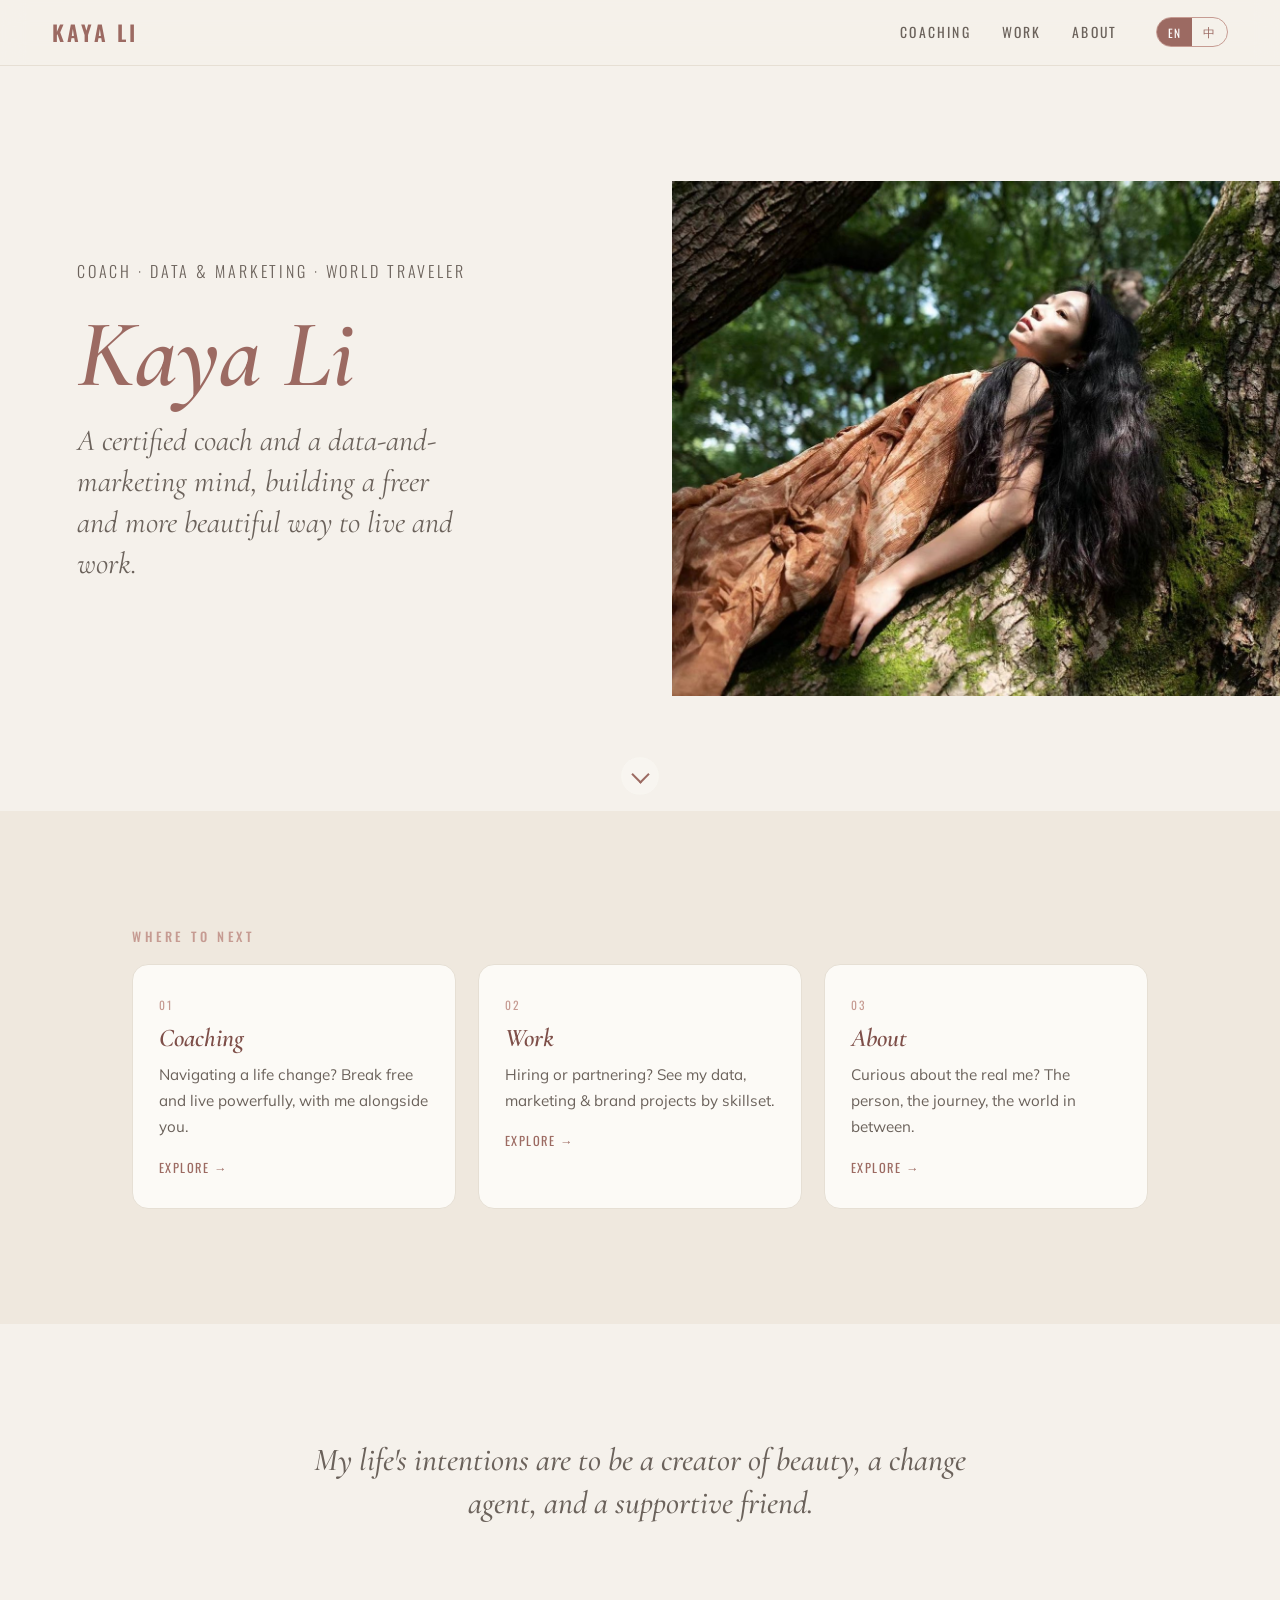
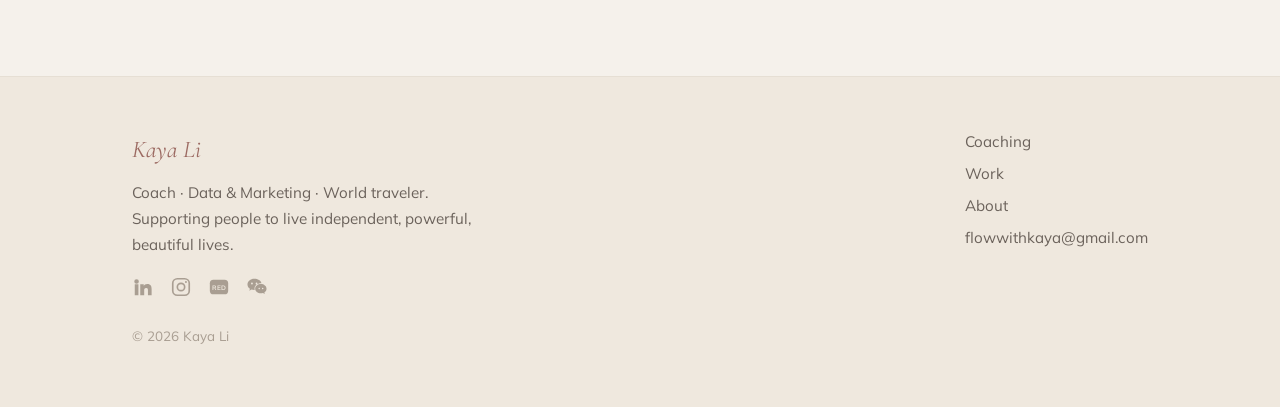
==== index.html @ 92589dbe "Add files via upload" ====
<!DOCTYPE html>
<html lang="en" class="lang-en">
<head>
<meta charset="UTF-8" />
<meta name="viewport" content="width=device-width, initial-scale=1.0" />
<title>Kaya Li · Coach, Data &amp; Marketing, Traveler</title>
<meta name="description" content="Kaya Li, certified life coach and a data-and-marketing mind. Coaching, analytics, and brand work in service of a freer, more beautiful life." />
<link rel="icon" href="data:image/svg+xml,%3Csvg xmlns='http://www.w3.org/2000/svg' viewBox='0 0 64 64'%3E%3Crect width='64' height='64' rx='14' fill='%239C6A62'/%3E%3Ctext x='50%25' y='54%25' font-family='Georgia,serif' font-size='38' fill='%23FBF8F3' text-anchor='middle' dominant-baseline='middle'%3EK%3C/text%3E%3C/svg%3E" />
<link rel="preconnect" href="https://fonts.googleapis.com" />
<link rel="preconnect" href="https://fonts.gstatic.com" crossorigin />
<link href="https://fonts.googleapis.com/css2?family=Cormorant+Garamond:ital,wght@0,500;0,600;1,500;1,600&family=Mulish:wght@400;500;600;700&family=Noto+Serif+SC:wght@400;500;600;700&family=Oswald:wght@300;400;500;600&display=swap" rel="stylesheet" />
<link rel="stylesheet" href="styles.css" />
</head>
<body>
<a class="skip-link" href="#main">Skip to content</a>

<!-- ===== Header ===== -->
<header class="site-header">
  <a class="brand" href="index.html"><span data-lang="en">Kaya Li</span><span data-lang="zh">李翘楚</span></a>
  <nav class="nav-main" aria-label="Primary">
    <div class="links">
      <a class="nlink" href="coaching.html"><span data-lang="en">Coaching</span><span data-lang="zh">教练</span></a>
      <a class="nlink" href="work.html"><span data-lang="en">Work</span><span data-lang="zh">工作</span></a>
      <a class="nlink" href="about.html"><span data-lang="en">About</span><span data-lang="zh">关于</span></a>
    </div>
    <div class="lang-toggle" role="group" aria-label="Language / 语言">
      <button data-set="en" type="button">EN</button>
      <button data-set="zh" type="button">中</button>
    </div>
    <button class="menu-btn" aria-label="Menu" aria-expanded="false"><span></span><span></span><span></span></button>
  </nav>
</header>
<nav class="mobile-panel" aria-label="Mobile">
  <a href="coaching.html"><span data-lang="en">Coaching</span><span data-lang="zh">教练</span></a>
  <a href="work.html"><span data-lang="en">Work</span><span data-lang="zh">工作</span></a>
  <a href="about.html"><span data-lang="en">About</span><span data-lang="zh">关于</span></a>
</nav>

<main id="main">
  <h1 class="visually-hidden">Kaya Li · Coach, Data &amp; Marketing, World Traveler</h1>

  <!-- ===== Hero ===== -->
  <section class="hero">
    <div class="hero-text">
      <p class="hero-tag reveal">
        <span data-lang="en">Coach · Data &amp; Marketing · World Traveler</span>
        <span data-lang="zh">教练 · 数据与营销 · 世界旅人</span>
      </p>
      <div class="hero-name reveal"><span data-lang="en">Kaya Li</span><span data-lang="zh">李翘楚</span></div>
      <p class="hero-line reveal">
        <span data-lang="en">A certified coach and a data-and-marketing mind, building a freer and more beautiful way to live and work.</span>
        <span data-lang="zh">一名认证教练，也是数据与营销人。想活出、也帮别人活出更自由、更美的样子。</span>
      </p>
    </div>
    <div class="hero-img" style="background-image:url('assets/hero.jpg')" role="img" aria-label="Kaya Li"></div>
    <a class="scroll-hint" href="#more" aria-label="Scroll for more"></a>
  </section>

  <!-- ===== Entries ===== -->
  <section class="section-alt" id="more">
    <div class="wrap">
      <p class="eyebrow reveal" data-lang="en">Where to next</p>
      <p class="eyebrow reveal" data-lang="zh">你想先看哪一块</p>
      <div class="entries" style="margin-top:8px;">
        <a class="entry reveal" href="coaching.html">
          <div class="en-no">01</div>
          <h3><span data-lang="en">Coaching</span><span data-lang="zh">教练</span></h3>
          <p><span data-lang="en">Navigating a life change? Break free and live powerfully, with me alongside you.</span><span data-lang="zh">正在经历人生转变？打破期待，活出力量，我会陪着你。</span></p>
          <div class="go"><span data-lang="en">Explore →</span><span data-lang="zh">了解 →</span></div>
        </a>
        <a class="entry reveal" href="work.html">
          <div class="en-no">02</div>
          <h3><span data-lang="en">Work</span><span data-lang="zh">工作</span></h3>
          <p><span data-lang="en">Hiring or partnering? See my data, marketing &amp; brand projects by skillset.</span><span data-lang="zh">想招聘或合作？按技能查看我的数据、营销与品牌项目。</span></p>
          <div class="go"><span data-lang="en">Explore →</span><span data-lang="zh">了解 →</span></div>
        </a>
        <a class="entry reveal" href="about.html">
          <div class="en-no">03</div>
          <h3><span data-lang="en">About</span><span data-lang="zh">关于我</span></h3>
          <p><span data-lang="en">Curious about the real me? The person, the journey, the world in between.</span><span data-lang="zh">好奇真实的我？那个人，那段旅程，和沿途的世界。</span></p>
          <div class="go"><span data-lang="en">Explore →</span><span data-lang="zh">了解 →</span></div>
        </a>
      </div>
    </div>
  </section>

  <!-- ===== Intentions ===== -->
  <section>
    <div class="wrap" style="text-align:center;max-width:820px;">
      <p class="lead reveal" data-lang="en">My life's intentions are to be a creator of beauty, a change agent, and a supportive friend.</p>
      <p class="lead reveal" data-lang="zh">我此生的心愿，是成为一个美的创造者、一个改变的推动者，和一个温柔的同行者。</p>
    </div>
  </section>
</main>

<!-- ===== Footer ===== -->
<footer class="site-footer">
  <div class="wrap">
    <div style="max-width:360px;">
      <div class="foot-brand"><span data-lang="en">Kaya Li</span><span data-lang="zh">李翘楚</span></div>
      <p style="margin-top:10px;font-size:.95rem;">
        <span data-lang="en">Coach · Data &amp; Marketing · World traveler. Supporting people to live independent, powerful, beautiful lives.</span>
        <span data-lang="zh">教练 · 数据与营销 · 世界旅人。陪伴人们活出独立、有力量、美的人生。</span>
      </p>
      <div class="socials">
        <a href="https://www.linkedin.com/in/kaya-qiaochuli/" target="_blank" rel="noopener" aria-label="LinkedIn"><svg viewBox="0 0 24 24" fill="currentColor"><path d="M4.98 3.5a2.5 2.5 0 1 1 0 5 2.5 2.5 0 0 1 0-5zM3 9h4v12H3zM9 9h3.8v1.7h.05c.53-.95 1.83-1.95 3.77-1.95 4.03 0 4.78 2.5 4.78 5.75V21h-4v-5.1c0-1.22-.02-2.8-1.9-2.8-1.9 0-2.2 1.35-2.2 2.7V21H9z"/></svg></a>
        <a href="https://www.instagram.com/qiao_colate" target="_blank" rel="noopener" aria-label="Instagram"><svg viewBox="0 0 24 24" fill="none" stroke="currentColor" stroke-width="1.8"><rect x="3" y="3" width="18" height="18" rx="5"/><circle cx="12" cy="12" r="4"/><circle cx="17.4" cy="6.6" r="1.1" fill="currentColor" stroke="none"/></svg></a>
        <a href="https://www.xiaohongshu.com/user/profile/5caaccce0000000011000d0a" target="_blank" rel="noopener" aria-label="小红书 RED"><svg viewBox="0 0 24 24" fill="currentColor"><rect x="2" y="4" width="20" height="16" rx="4"/><text x="12" y="15.4" font-family="Mulish,Arial,sans-serif" font-size="7" font-weight="700" fill="#EFE8DE" text-anchor="middle">RED</text></svg></a>
        <button type="button" data-wechat aria-label="WeChat 微信"><svg viewBox="0 0 24 24" fill="currentColor"><path d="M9 3C4.9 3 1.6 5.8 1.6 9.2c0 1.9 1.1 3.6 2.7 4.8L3.6 16l2.4-1.2c.9.3 1.9.4 3 .4h.5a5.6 5.6 0 0 1-.2-1.5c0-3.3 3.2-5.9 7-5.9h.6C16.2 4.9 12.9 3 9 3zm-2.5 4.2a1 1 0 1 1 0 2 1 1 0 0 1 0-2zm5 0a1 1 0 1 1 0 2 1 1 0 0 1 0-2z"/><path d="M22.4 13.8c0-2.8-2.8-5.1-6.2-5.1s-6.2 2.3-6.2 5.1 2.8 5.1 6.2 5.1c.8 0 1.6-.1 2.3-.3l2 1-.5-1.7c1.4-.9 2.4-2.4 2.4-4.1zm-8-1a.8.8 0 1 1 0 1.6.8.8 0 0 1 0-1.6zm3.8 0a.8.8 0 1 1 0 1.6.8.8 0 0 1 0-1.6z"/></svg></button>
      </div>
      <div class="copyright">© <span id="yr">2026</span> <span data-lang="en">Kaya Li</span><span data-lang="zh">李翘楚</span></div>
    </div>
    <div class="foot-links">
      <a href="coaching.html"><span data-lang="en">Coaching</span><span data-lang="zh">教练</span></a>
      <a href="work.html"><span data-lang="en">Work</span><span data-lang="zh">工作</span></a>
      <a href="about.html"><span data-lang="en">About</span><span data-lang="zh">关于</span></a>
      <a href="mailto:flowwithkaya@gmail.com">flowwithkaya@gmail.com</a>
    </div>
  </div>
</footer>

<!-- WeChat popover -->
<div class="wechat-pop" role="dialog" aria-modal="true" aria-label="WeChat">
  <div class="wechat-card">
    <img src="assets/wechat-qr.jpg" alt="WeChat QR code" onerror="this.style.display='none';this.nextElementSibling.style.display='flex';" />
    <div class="qr-fallback" style="display:none;"><span data-lang="en">Add your QR as assets/wechat-qr.jpg</span><span data-lang="zh">把二维码存为 assets/wechat-qr.jpg</span></div>
    <p><span data-lang="en">Scan to follow my WeChat public account.</span><span data-lang="zh">扫码关注我的微信公众号。</span></p>
    <button class="btn ghost close" type="button"><span data-lang="en">Close</span><span data-lang="zh">关闭</span></button>
  </div>
</div>

<script src="site.js"></script>
</body>
</html>
---- styles.css ----
/* ===========================================================
   KAYA LI — shared styles (multi-page, bilingual EN/中)
   =========================================================== */
:root{
  --bg:#F5F1EB;
  --bg-2:#EFE8DE;
  --panel:#FBF8F3;
  --card:#FCFAF6;
  --rose:#9C6A62;
  --rose-deep:#7E4F49;
  --rose-soft:#C69B92;
  --rose-tint:#EEE0DB;
  --sage:#5C7A67;
  --sage-soft:#A3B4A8;
  --sage-line:#CFD9CE;
  --sage-tint:#EBF0EB;
  --ink:#403A36;
  --ink-2:#6B625B;
  --muted:#A99E92;
  --line:#E6DFD4;
  --serif:'Cormorant Garamond','Noto Serif SC',Georgia,'Songti SC',serif;
  --disp:'Oswald','PingFang SC','Hiragino Sans GB','Microsoft YaHei',sans-serif;
  --body:'Mulish','Noto Serif SC','PingFang SC','Hiragino Sans GB','Microsoft YaHei',-apple-system,BlinkMacSystemFont,'Segoe UI',sans-serif;
  --nav-h:66px;
  --maxw:1120px;
}
*{box-sizing:border-box;}
html{scroll-behavior:smooth;}
body{
  margin:0;background:var(--bg);color:var(--ink);
  font-family:var(--body);font-size:18px;line-height:1.72;
  -webkit-font-smoothing:antialiased;text-rendering:optimizeLegibility;
  overflow-x:hidden;
}
a{color:var(--rose);text-decoration:none;}
img{max-width:100%;display:block;}
::selection{background:var(--rose-tint);color:var(--rose-deep);}

/* ---------- Bilingual show/hide ---------- */
html.lang-en [data-lang="zh"]{display:none !important;}
html.lang-zh [data-lang="en"]{display:none !important;}
html.lang-zh{--serif:'Noto Serif SC','Songti SC',serif;}
/* Chinese has no true italic in Noto Serif SC — keep serif headings upright in ZH */
html.lang-zh :is(.lead,.hero-name,.hero-line,.entry h3,.card h3,.subhead,.sec-title,.h-md,.h-lg,.quote p,.quote .name,.principles-list .pri h3,.group-head .glabel,.pitch-h,.proj h4,.fact h3,.foot-brand,.statement,.serif-italic){font-style:normal;}
html.lang-zh body{font-size:17px;}

.skip-link{position:absolute;left:-999px;top:0;background:var(--rose);color:#fff;padding:.6rem 1rem;border-radius:0 0 8px 0;z-index:300;}
.skip-link:focus{left:0;}
.visually-hidden{position:absolute;width:1px;height:1px;padding:0;margin:-1px;overflow:hidden;clip:rect(0 0 0 0);white-space:nowrap;border:0;}

/* ---------- Header / nav ---------- */
.site-header{
  position:sticky;top:0;z-index:200;height:var(--nav-h);
  display:flex;align-items:center;justify-content:space-between;
  padding:0 clamp(20px,5vw,52px);
  background:rgba(245,241,235,.86);backdrop-filter:blur(12px);
  border-bottom:1px solid var(--line);
}
.brand{
  font-family:var(--disp);font-weight:600;font-size:1.35rem;letter-spacing:.14em;
  text-transform:uppercase;color:var(--rose);white-space:nowrap;
}
.nav-main{display:flex;align-items:center;gap:clamp(18px,3vw,40px);}
.nav-main .links{display:flex;gap:clamp(16px,2.4vw,34px);}
.nav-main a.nlink{
  font-family:var(--disp);font-weight:400;font-size:.86rem;letter-spacing:.16em;
  text-transform:uppercase;color:var(--ink-2);position:relative;padding:4px 0;transition:color .25s;
}
.nav-main a.nlink::after{content:'';position:absolute;left:0;bottom:-2px;height:1.5px;width:0;background:var(--rose);transition:width .3s;}
.nav-main a.nlink:hover{color:var(--rose-deep);}
.nav-main a.nlink.active{color:var(--rose);}
.nav-main a.nlink.active::after{width:100%;}

.lang-toggle{display:inline-flex;border:1px solid var(--rose-soft);border-radius:20px;overflow:hidden;}
.lang-toggle button{
  font-family:var(--disp);font-size:.72rem;letter-spacing:.1em;
  background:transparent;color:var(--rose);border:0;padding:5px 11px;cursor:pointer;transition:.2s;
}
.lang-toggle button.on{background:var(--rose);color:#fff;}

.menu-btn{display:none;background:none;border:0;cursor:pointer;width:30px;height:22px;position:relative;padding:0;}
.menu-btn span{position:absolute;left:0;height:2px;width:100%;background:var(--rose);border-radius:2px;transition:.3s;}
.menu-btn span:nth-child(1){top:1px;}
.menu-btn span:nth-child(2){top:10px;}
.menu-btn span:nth-child(3){top:19px;}
.menu-btn.open span:nth-child(1){top:10px;transform:rotate(45deg);}
.menu-btn.open span:nth-child(2){opacity:0;}
.menu-btn.open span:nth-child(3){top:10px;transform:rotate(-45deg);}

/* ---------- Layout helpers ---------- */
.wrap{max-width:var(--maxw);margin:0 auto;padding:0 clamp(20px,5vw,52px);}
section{padding:clamp(64px,9vw,120px) 0;}
.section-alt{background:var(--bg-2);}
.eyebrow{font-family:var(--disp);font-weight:500;font-size:.8rem;letter-spacing:.28em;text-transform:uppercase;color:var(--rose-soft);margin:0 0 16px;}
h1,h2,h3,h4{font-family:var(--serif);color:var(--ink);font-weight:600;margin:0;line-height:1.14;}
.display{font-size:clamp(2.6rem,7vw,5rem);line-height:1;letter-spacing:.005em;}
.h-lg{font-size:clamp(2rem,4.4vw,3.2rem);}
.h-md{font-size:clamp(1.6rem,3vw,2.3rem);}
.serif-italic{font-family:var(--serif);font-style:italic;}
p{margin:0 0 1.15em;color:var(--ink-2);}
.lead{font-family:var(--serif);font-style:italic;font-weight:500;font-size:clamp(1.4rem,3vw,2rem);line-height:1.32;color:var(--ink-2);}
html.lang-zh .lead,html.lang-zh .display{font-style:normal;}
strong,b{color:var(--rose-deep);font-weight:700;}
.accent{color:var(--rose);}

/* ---------- Buttons ---------- */
.btn{display:inline-flex;align-items:center;gap:10px;font-family:var(--disp);font-weight:500;letter-spacing:.1em;text-transform:uppercase;font-size:.86rem;background:var(--rose);color:#fff;padding:14px 30px;border-radius:40px;transition:.25s;box-shadow:0 10px 24px -14px rgba(124,79,73,.7);cursor:pointer;border:0;}
.btn:hover{background:var(--rose-deep);color:#fff;transform:translateY(-2px);}
.btn.ghost{background:transparent;color:var(--rose-deep);border:1.5px solid var(--rose-soft);box-shadow:none;}
.btn.ghost:hover{background:var(--rose-tint);color:var(--rose-deep);}
.cta-row{display:flex;gap:14px;flex-wrap:wrap;margin-top:32px;}

/* ---------- Home ---------- */
.hero{min-height:calc(74vh - var(--nav-h));display:grid;grid-template-columns:1.05fr .95fr;align-items:stretch;position:relative;}
/* scroll-down hint */
.scroll-hint{position:absolute;left:50%;bottom:16px;transform:translateX(-50%);width:38px;height:38px;border-radius:50%;display:flex;align-items:center;justify-content:center;z-index:6;background:rgba(251,248,243,.6);backdrop-filter:blur(3px);}
.scroll-hint::before{content:'';width:11px;height:11px;border-right:2px solid var(--rose);border-bottom:2px solid var(--rose);transform:rotate(45deg);margin-top:-4px;animation:scrollbob 1.8s ease-in-out infinite;}
@keyframes scrollbob{0%,100%{transform:rotate(45deg) translate(-2px,-2px);opacity:.45;}50%{transform:rotate(45deg) translate(2px,2px);opacity:1;}}
@media(prefers-reduced-motion:reduce){.scroll-hint::before{animation:none;}}
/* inline scroll cue for long pages */
.scroll-cue{display:flex;justify-content:center;padding:clamp(12px,2.2vw,22px) 0;}
.scroll-cue span{width:13px;height:13px;border-right:2px solid var(--rose-soft);border-bottom:2px solid var(--rose-soft);transform:rotate(45deg);animation:scrollbob 1.9s ease-in-out infinite;}
@media(prefers-reduced-motion:reduce){.scroll-cue span{animation:none;}}
/* PCC credential badge */
.cred{margin-top:22px;}
.cred a{display:inline-flex;align-items:center;gap:8px;font-family:var(--disp);font-weight:500;letter-spacing:.07em;text-transform:uppercase;font-size:.72rem;color:var(--rose-deep);border:1.5px solid var(--rose-soft);padding:9px 16px;border-radius:30px;transition:background .2s ease,border-color .2s ease;}
.cred a:hover{background:var(--rose-tint);border-color:var(--rose);}
.hero-text{display:flex;flex-direction:column;justify-content:center;padding:clamp(32px,6vw,80px);}
.hero-name{font-family:var(--serif);font-style:italic;font-weight:600;font-size:clamp(3rem,8vw,6rem);line-height:.9;color:var(--rose);margin-bottom:22px;}
html.lang-zh .hero-name{font-style:normal;}
.hero-tag{font-family:var(--disp);font-weight:300;letter-spacing:.18em;text-transform:uppercase;font-size:clamp(.8rem,1.5vw,1rem);color:var(--ink-2);margin-bottom:26px;}
.hero-tag b{color:var(--rose);font-weight:500;}
.hero-line{font-family:var(--serif);font-style:italic;font-size:clamp(1.3rem,2.4vw,1.9rem);line-height:1.35;color:var(--ink-2);max-width:30ch;}
html.lang-zh .hero-line{font-style:normal;}
.hero-img{background-size:cover;background-position:center;min-height:52vh;}

.entries{display:grid;grid-template-columns:repeat(3,1fr);gap:22px;}
.entry{position:relative;display:block;border:1px solid var(--line);border-radius:16px;padding:30px 26px;background:var(--card);overflow:hidden;transition:.3s;}
.entry:hover{transform:translateY(-5px);border-color:var(--rose-soft);box-shadow:0 18px 40px -22px rgba(124,79,73,.4);}
.entry .en-no{font-family:var(--disp);font-size:.72rem;letter-spacing:.2em;color:var(--rose-soft);text-transform:uppercase;}
.entry h3{font-family:var(--serif);font-style:italic;font-size:1.6rem;color:var(--rose-deep);margin:8px 0 10px;}
html.lang-zh .entry h3{font-style:normal;}
.entry p{font-size:.95rem;margin:0;}
.entry .go{margin-top:16px;font-family:var(--disp);letter-spacing:.12em;font-size:.78rem;text-transform:uppercase;color:var(--rose);}
.entry:hover .go{color:var(--rose-deep);}

/* ---------- Split content blocks ---------- */
.split{display:grid;grid-template-columns:1fr 1fr;gap:clamp(30px,5vw,64px);align-items:center;}
.split.narrow-img{grid-template-columns:1.15fr .85fr;}
.split img,.split .imgbox{border-radius:18px;width:100%;object-fit:cover;border:1px solid var(--line);}
.figure-caption{font-family:var(--disp);letter-spacing:.14em;text-transform:uppercase;font-size:.68rem;color:var(--muted);margin-top:10px;}

/* ---------- Lists ---------- */
ul.clean{list-style:none;margin:0 0 1em;padding:0;}
ul.clean li{position:relative;padding:9px 0 9px 26px;color:var(--ink-2);border-bottom:1px solid var(--line);}
ul.clean li:last-child{border-bottom:0;}
ul.clean li::before{content:'';position:absolute;left:2px;top:18px;width:7px;height:7px;border-radius:50%;background:var(--rose-soft);}

/* ---------- Cards / grids ---------- */
.grid{display:grid;gap:20px;}
.cols-2{grid-template-columns:repeat(2,1fr);}
.cols-3{grid-template-columns:repeat(3,1fr);}
.card{background:var(--card);border:1px solid var(--line);border-radius:16px;padding:26px;}
.card h3{font-family:var(--serif);font-style:italic;color:var(--rose-deep);margin-bottom:10px;}
html.lang-zh .card h3{font-style:normal;}
.card p{font-size:.98rem;margin-bottom:0;}

.statement{font-family:var(--serif);font-weight:600;font-size:clamp(1.7rem,3.6vw,2.5rem);line-height:1.25;color:var(--ink-2);margin:8px 0 36px;max-width:22ch;}
html.lang-zh .statement{max-width:26ch;}
.statement .hl{color:var(--rose);}
.subhead{font-family:var(--serif);font-style:italic;font-size:1.7rem;color:var(--ink);margin:52px 0 20px;}
html.lang-zh .subhead{font-style:normal;}

/* pricing */
.tier .tno{font-family:var(--disp);letter-spacing:.2em;text-transform:uppercase;font-size:.72rem;color:var(--rose-soft);}
.tier .amt{font-family:var(--disp);font-weight:600;font-size:2.1rem;color:var(--rose);line-height:1;margin:4px 0 6px;}
.tier .amt small{font-size:.85rem;color:var(--muted);font-weight:400;}
.tier .when{font-size:.96rem;color:var(--ink-2);}
/* testimonials — the treasured section */
.testi-band{background:linear-gradient(180deg,#F4EAE6 0%,#EEDCD6 100%);}
.testi{column-count:3;column-gap:18px;margin-top:26px;}
.quote{background:#FFFEFC;border:1px solid #EAD9D3;border-radius:18px;padding:26px 26px 22px;margin:0 0 18px;break-inside:avoid;box-shadow:0 14px 32px -24px rgba(124,79,73,.55);}
.quote .mk{font-family:Georgia,serif;font-size:2.9rem;color:var(--rose-soft);line-height:.9;display:block;height:.62em;}
.quote p{font-family:var(--serif);font-style:italic;font-size:1.12rem;line-height:1.52;color:var(--ink);margin:0 0 16px;}
html.lang-zh .quote p{font-style:normal;font-size:1.02rem;line-height:1.7;}
.quote .name{font-family:var(--serif);font-style:italic;font-weight:600;font-size:1.16rem;color:var(--rose-deep);line-height:1.1;}
html.lang-zh .quote .name{font-style:normal;}
.quote .role{font-family:var(--disp);letter-spacing:.1em;text-transform:uppercase;font-size:.72rem;color:var(--muted);margin-top:3px;}
@media(max-width:900px){.testi{column-count:2;}}
@media(max-width:640px){.testi{column-count:1;}}
/* photo break: a full image, centered (not edge-cropped) */
.photo-band{display:flex;justify-content:center;padding:clamp(36px,5vw,64px) 24px;}
.photo-band img{width:min(1000px,100%);height:auto;border-radius:18px;display:block;box-shadow:0 22px 46px -28px rgba(124,79,73,.4);}
/* principles: text on one side, a small decorative photo on the other */
.principles-split{display:grid;grid-template-columns:1.7fr 1fr;gap:clamp(28px,4vw,56px);align-items:start;margin-top:8px;}
.principles-list .pri{padding:18px 0;border-bottom:1px solid var(--line);}
.principles-list .pri:first-child{padding-top:4px;}
.principles-list .pri:last-child{border-bottom:0;}
.principles-list .pri h3{font-family:var(--serif);font-style:italic;color:var(--rose-deep);font-size:1.3rem;margin:0 0 8px;}
html.lang-zh .principles-list .pri h3{font-style:normal;}
.principles-list .pri p{margin:0;font-size:.98rem;}
.principles-photo{position:sticky;top:88px;}
.principles-photo img{width:100%;border-radius:18px;box-shadow:0 20px 44px -28px rgba(124,79,73,.5);display:block;}
@media(max-width:820px){.principles-split{grid-template-columns:1fr;}.principles-photo{position:static;width:100%;max-width:340px;margin:8px auto 0;}}
.note{background:var(--rose-tint);border-radius:14px;padding:20px 24px;color:var(--rose-deep);margin-top:10px;}
.note p{color:var(--rose-deep);margin:0;}

/* ---------- Work / portfolio ---------- */
.workcat{scroll-margin-top:calc(var(--nav-h) + 12px);}
.catnav{position:sticky;top:var(--nav-h);z-index:150;background:rgba(245,241,235,.9);backdrop-filter:blur(10px);border-bottom:1px solid var(--line);}
.catnav .wrap{display:flex;gap:12px 20px;flex-wrap:wrap;align-items:center;padding-top:12px;padding-bottom:12px;}
.catgroup{display:flex;gap:8px;flex-wrap:wrap;align-items:center;width:100%;}
.catgroup-label{font-family:var(--disp);text-transform:uppercase;letter-spacing:.14em;font-size:.68rem;font-weight:600;white-space:nowrap;min-width:58px;}
.catgroup.g1 .catgroup-label{color:var(--sage);}
.catgroup.g2 .catgroup-label{color:var(--rose);}
.catgroup.g1 a{border-color:var(--sage-line);color:var(--sage);}
.catgroup.g1 a:hover{border-color:var(--sage);color:var(--sage);background:var(--sage-tint);}
.catgroup.g2 a{border-color:var(--rose-tint);color:var(--rose-deep);}
.catgroup.g2 a:hover{border-color:var(--rose-soft);color:var(--rose-deep);background:var(--rose-tint);}
.catnav a{font-family:var(--disp);font-size:.76rem;letter-spacing:.1em;text-transform:uppercase;color:var(--ink-2);border:1px solid var(--line);border-radius:20px;padding:6px 14px;background:var(--card);transition:.2s;}
.catnav a:hover{border-color:var(--rose-soft);color:var(--rose-deep);}
.catdiv{width:1px;align-self:stretch;min-height:26px;background:var(--rose-soft);opacity:.55;margin:2px 2px;}
@media(max-width:640px){.catdiv{display:none;}.catgroup{width:100%;}}
.group-head{padding:clamp(40px,6vw,72px) 0;}
.group-head .gnum{font-family:var(--disp);letter-spacing:.24em;text-transform:uppercase;font-size:.74rem;color:var(--rose-soft);margin-bottom:10px;}
.group-head .glabel{font-family:var(--serif);font-style:italic;font-size:clamp(1.9rem,4.2vw,3rem);color:var(--rose);line-height:1.05;}
html.lang-zh .group-head .glabel{font-style:normal;}
.group-head .gdesc{color:var(--ink-2);max-width:52ch;margin-top:10px;}
.workcat + .workcat{border-top:1px solid var(--line);}
/* Portfolio recruiter pitch */
.pitch{display:grid;grid-template-columns:290px 1fr;gap:clamp(26px,4vw,52px);align-items:center;}
.pitch-photo img,.pitch-ph{width:100%;aspect-ratio:4/5;border-radius:18px;display:block;box-shadow:0 22px 46px -28px rgba(124,79,73,.5);}
.pitch-photo img{object-fit:cover;}
.pitch-ph{background:linear-gradient(135deg,var(--rose-tint),#f3e9e6);display:flex;align-items:center;justify-content:center;text-align:center;color:var(--rose-soft);font-family:var(--serif);font-style:italic;font-size:1.02rem;padding:20px;line-height:1.5;}
.pitch-h{font-family:var(--serif);font-style:italic;font-weight:600;font-size:clamp(1.8rem,3.4vw,2.6rem);color:var(--ink);line-height:1.12;margin:0 0 16px;}
html.lang-zh .pitch-h{font-style:normal;}
.pitch-text>p{color:var(--ink-2);}
.pitch-tags{display:flex;flex-wrap:wrap;gap:8px;margin:18px 0 16px;}
.pitch-tags .tag{font-size:.72rem;padding:5px 12px;}
.pitch-cert a{font-family:var(--disp);letter-spacing:.06em;text-transform:uppercase;font-size:.74rem;color:var(--rose-deep);border-bottom:1.5px solid var(--rose-soft);padding-bottom:2px;transition:border-color .2s ease;}
.pitch-cert a:hover{border-color:var(--rose);}
/* certifications list (compact, 2-col) */
.certs{margin-top:clamp(28px,3.5vw,44px);}
.certs h3{font-family:var(--serif);font-style:italic;font-size:1.35rem;color:var(--ink);margin:0 0 4px;}
html.lang-zh .certs h3{font-style:normal;}
.certs-list{display:grid;grid-template-columns:1fr 1fr;column-gap:clamp(28px,4vw,56px);}
.cert{display:flex;justify-content:space-between;align-items:baseline;gap:14px;padding:11px 0;border-bottom:1px solid var(--line);}
.cert-name{font-weight:700;color:var(--ink);font-size:.97rem;line-height:1.3;}
.cert-org{display:block;font-size:.83rem;color:var(--muted);margin-top:2px;}
.cert-link{flex:0 0 auto;font-family:var(--disp);letter-spacing:.06em;text-transform:uppercase;font-size:.7rem;color:var(--rose-deep);border-bottom:1.5px solid var(--rose-soft);padding-bottom:2px;white-space:nowrap;}
.cert-link:hover{border-color:var(--rose);}
@media(max-width:640px){.certs-list{grid-template-columns:1fr;}.cert{flex-direction:column;gap:5px;}.cert-link{align-self:flex-start;}}
@media(max-width:760px){.pitch{grid-template-columns:1fr;}.pitch-photo{width:100%;max-width:250px;}}
.cat-head{display:flex;align-items:baseline;gap:16px;flex-wrap:wrap;margin-bottom:8px;}
.cat-head .count{font-family:var(--disp);font-size:.8rem;letter-spacing:.14em;color:var(--rose-soft);}
.proj{background:var(--card);border:1px solid var(--line);border-radius:16px;padding:22px;display:flex;flex-direction:column;transition:.25s;}
.proj:hover{transform:translateY(-4px);box-shadow:0 14px 30px -18px rgba(124,79,73,.35);border-color:var(--rose-soft);}
.proj .ic{width:44px;height:44px;border-radius:12px;background:var(--rose-tint);display:flex;align-items:center;justify-content:center;font-size:1.35rem;margin-bottom:14px;}
.proj h4{font-family:var(--serif);font-style:italic;font-weight:600;font-size:1.14rem;color:var(--ink);margin:0 0 8px;line-height:1.2;}
html.lang-zh .proj h4{font-style:normal;}
.proj p{font-size:.9rem;line-height:1.55;margin:0 0 14px;color:var(--ink-2);}
.tags{display:flex;flex-wrap:wrap;gap:6px;margin-top:auto;}
.tag{font-family:var(--body);font-weight:600;font-size:.68rem;background:var(--bg);color:var(--rose-deep);border:1px solid var(--line);padding:3px 9px;border-radius:20px;}
.proj .plink{margin-top:14px;font-family:var(--disp);letter-spacing:.1em;font-size:.72rem;text-transform:uppercase;color:var(--rose);}
.proj .plink.soft{color:var(--muted);}
.coming{border-style:dashed;opacity:.9;text-align:center;padding:40px 24px;}
.coming .ic{margin:0 auto 14px;}

/* ---------- About gallery ---------- */
.gallery{column-count:4;column-gap:14px;}
.gallery a{display:block;margin:0 0 14px;break-inside:avoid;overflow:hidden;border-radius:14px;border:1px solid var(--line);}
.gallery img{width:100%;height:auto;transition:transform .5s ease;}
.gallery a:hover img{transform:scale(1.05);}
.gallery-feature{margin:0 0 16px;border-radius:16px;overflow:hidden;border:1px solid var(--line);}
.gallery-feature img{width:100%;height:auto;display:block;transition:transform .5s ease;}
.gallery-feature:hover img{transform:scale(1.03);}
.group-head.g1 .gnum{color:var(--sage-soft);}
.group-head.g1 .glabel{color:var(--sage);}
.facts{display:grid;grid-template-columns:repeat(2,1fr);gap:26px 40px;}
.fact .fnum{font-family:var(--disp);font-weight:600;font-size:.82rem;letter-spacing:.14em;color:var(--rose-soft);}
.fact h3{font-family:var(--serif);font-style:italic;font-size:1.28rem;color:var(--rose-deep);margin:2px 0 6px;}
html.lang-zh .fact h3{font-style:normal;}
.fact p{font-size:.96rem;margin:0;}
.portrait{border-radius:18px;overflow:hidden;border:1px solid var(--line);max-width:360px;}

/* ---------- Footer ---------- */
.site-footer{border-top:1px solid var(--line);background:var(--bg-2);padding:52px 0 60px;}
.site-footer .wrap{display:flex;justify-content:space-between;gap:28px;flex-wrap:wrap;align-items:flex-start;}
.foot-brand{font-family:var(--serif);font-style:italic;font-size:1.5rem;color:var(--rose);}
.foot-links{display:flex;flex-direction:column;gap:6px;}
.foot-links a{color:var(--ink-2);font-size:.95rem;}
.foot-links a:hover{color:var(--rose-deep);}
.socials{display:flex;gap:16px;align-items:center;margin-top:6px;}
.socials a,.socials button{color:var(--muted);display:inline-flex;background:none;border:0;padding:0;cursor:pointer;transition:.25s;}
.socials a:hover,.socials button:hover{color:var(--rose);transform:translateY(-2px);}
.socials svg{width:22px;height:22px;}
.copyright{color:var(--muted);font-size:.84rem;margin-top:26px;}

/* wechat popover */
.wechat-pop{position:fixed;inset:0;background:rgba(64,58,54,.5);display:none;align-items:center;justify-content:center;z-index:400;padding:20px;}
.wechat-pop.open{display:flex;}
.wechat-card{background:var(--panel);border-radius:18px;padding:24px;max-width:320px;text-align:center;}
.wechat-card img{width:240px;height:240px;object-fit:contain;margin:0 auto 12px;border-radius:10px;}
.wechat-card .qr-fallback{width:240px;height:240px;display:flex;align-items:center;justify-content:center;background:var(--bg-2);border-radius:10px;color:var(--muted);font-size:.85rem;padding:20px;margin:0 auto 12px;}
.wechat-card p{margin:0;font-size:.9rem;color:var(--ink-2);}
.wechat-card .close{margin-top:14px;}

/* ---------- Reveal ---------- */
.reveal{opacity:0;transform:translateY(18px);transition:opacity .7s ease,transform .7s ease;}
.reveal.in{opacity:1;transform:none;}

/* ---------- Mobile nav panel ---------- */
.mobile-panel{display:none;}

/* ---------- Responsive ---------- */
@media (max-width:900px){
  .hero{grid-template-columns:1fr;}
  .hero-img{order:-1;min-height:44vh;}
  .split,.split.narrow-img{grid-template-columns:1fr;}
  .entries{grid-template-columns:1fr;}
  .cols-3{grid-template-columns:1fr 1fr;}
  .gallery{column-count:3;}
}
@media (max-width:760px){
  body{font-size:17px;}
  .nav-main .links{display:none;}
  .menu-btn{display:block;}
  .mobile-panel{
    display:block;position:fixed;top:var(--nav-h);left:0;right:0;z-index:190;
    background:var(--panel);border-bottom:1px solid var(--line);
    max-height:0;overflow:hidden;transition:max-height .35s ease;
  }
  .mobile-panel.open{max-height:460px;}
  .mobile-panel a{display:block;font-family:var(--disp);text-transform:uppercase;letter-spacing:.14em;font-size:1rem;color:var(--ink-2);padding:15px 24px;border-bottom:1px solid var(--line);}
  .cols-2,.cols-3,.facts{grid-template-columns:1fr;}
  .gallery{column-count:2;}
}
@media (prefers-reduced-motion:reduce){
  html{scroll-behavior:auto;}
  .reveal{opacity:1;transform:none;transition:none;}
  .gallery img{transition:none;}
}
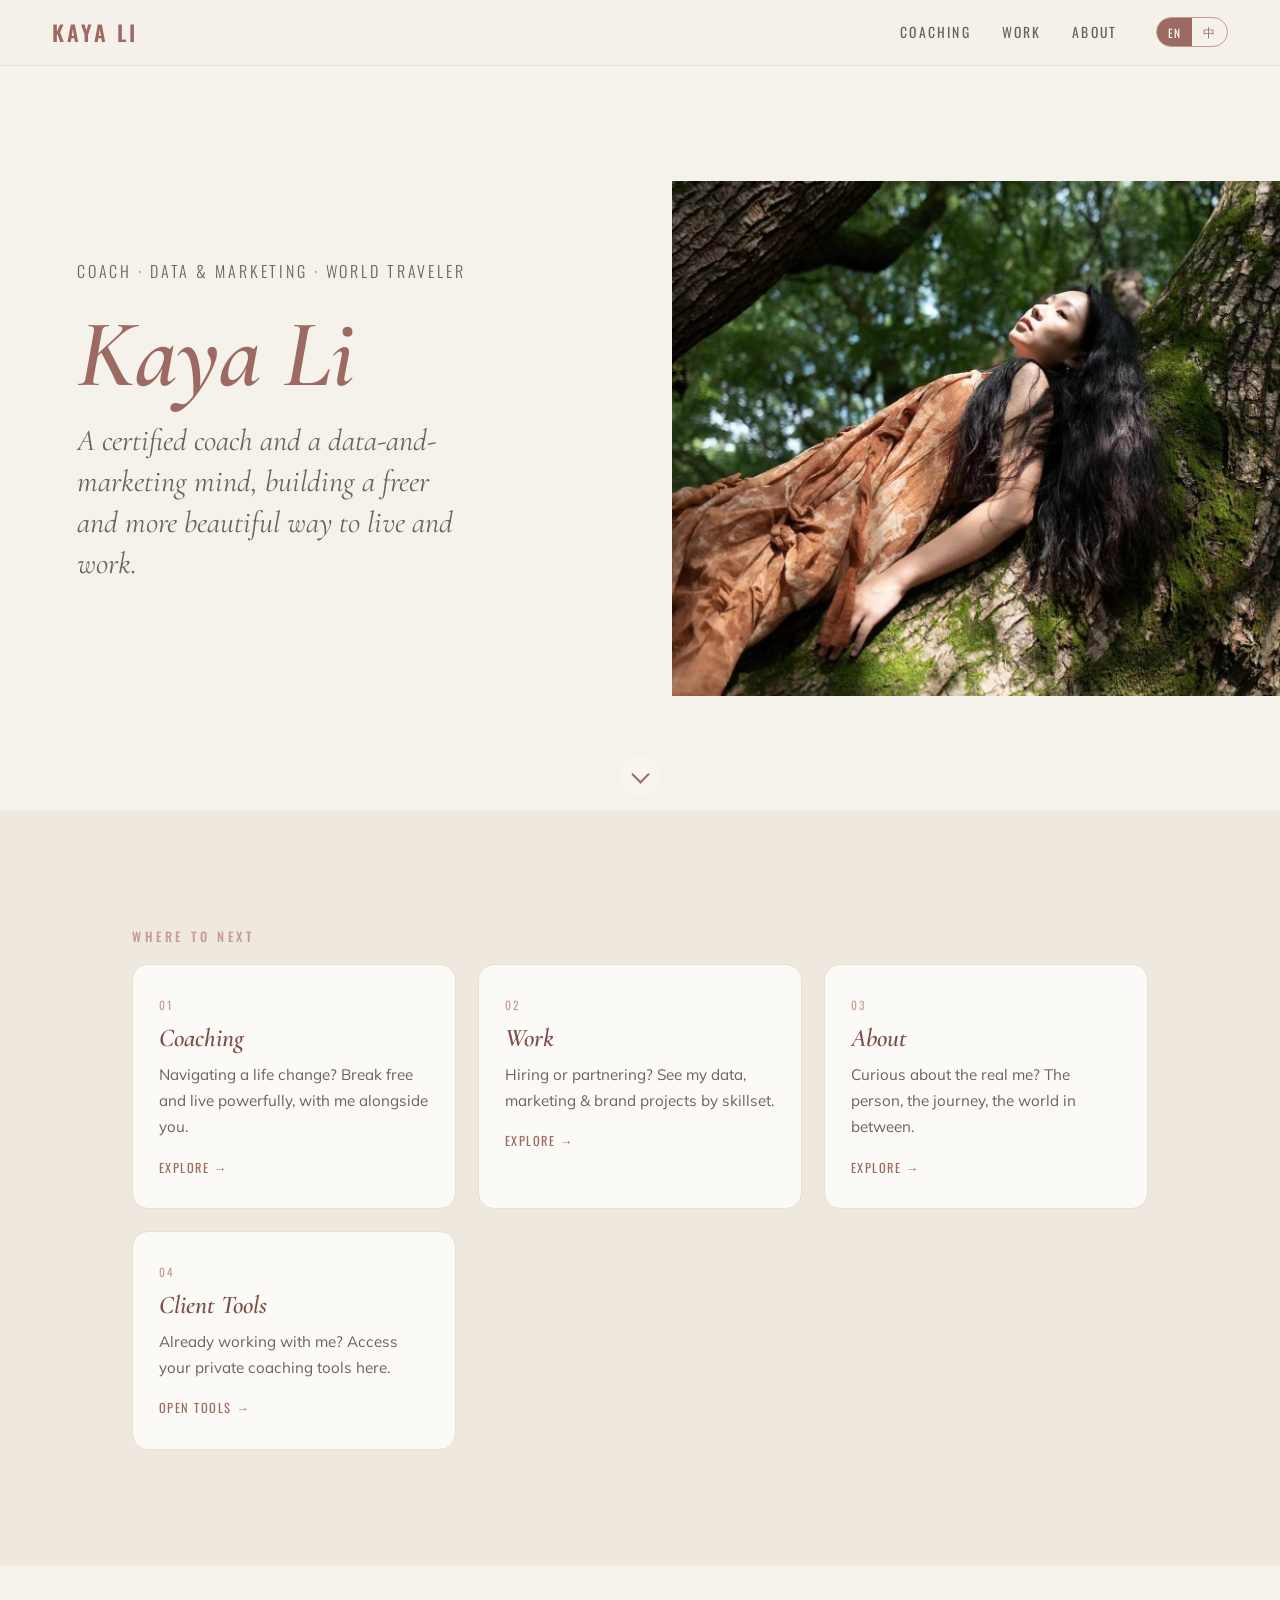
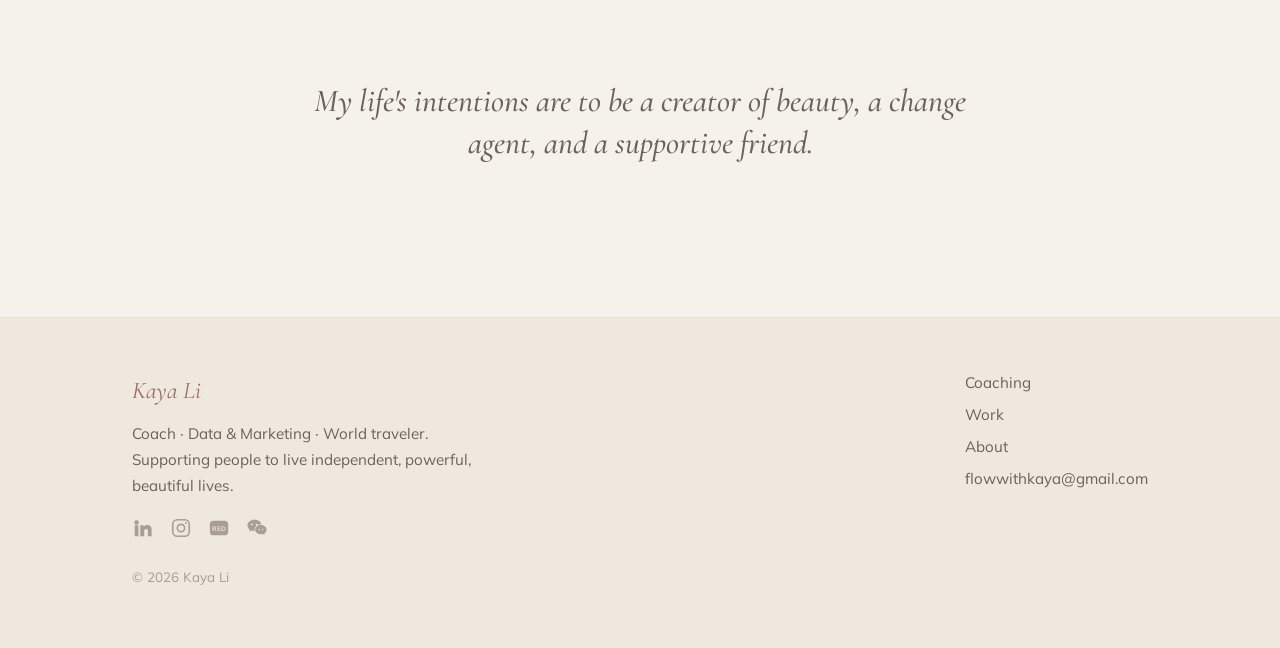
==== commit 49768c05: "Add client tools entry" ====
--- a/index.html
+++ b/index.html
@@ -9,19 +9,19 @@
 <link rel="preconnect" href="https://fonts.googleapis.com" />
 <link rel="preconnect" href="https://fonts.gstatic.com" crossorigin />
 <link href="https://fonts.googleapis.com/css2?family=Cormorant+Garamond:ital,wght@0,500;0,600;1,500;1,600&family=Mulish:wght@400;500;600;700&family=Noto+Serif+SC:wght@400;500;600;700&family=Oswald:wght@300;400;500;600&display=swap" rel="stylesheet" />
-<link rel="stylesheet" href="styles.css" />
+<link rel="stylesheet" href="/styles.css?v=20260820-pricing-1" />
 </head>
 <body>
 <a class="skip-link" href="#main">Skip to content</a>
 
 <!-- ===== Header ===== -->
 <header class="site-header">
-  <a class="brand" href="index.html"><span data-lang="en">Kaya Li</span><span data-lang="zh">李翘楚</span></a>
+  <a class="brand" href="/"><span data-lang="en">Kaya Li</span><span data-lang="zh">李翘楚</span></a>
   <nav class="nav-main" aria-label="Primary">
     <div class="links">
-      <a class="nlink" href="coaching.html"><span data-lang="en">Coaching</span><span data-lang="zh">教练</span></a>
-      <a class="nlink" href="work.html"><span data-lang="en">Work</span><span data-lang="zh">工作</span></a>
-      <a class="nlink" href="about.html"><span data-lang="en">About</span><span data-lang="zh">关于</span></a>
+      <a class="nlink" href="/coaching/"><span data-lang="en">Coaching</span><span data-lang="zh">教练对话</span></a>
+      <a class="nlink" href="/work/"><span data-lang="en">Work</span><span data-lang="zh">作品集</span></a>
+      <a class="nlink" href="/about/"><span data-lang="en">About</span><span data-lang="zh">关于我</span></a>
     </div>
     <div class="lang-toggle" role="group" aria-label="Language / 语言">
       <button data-set="en" type="button">EN</button>
@@ -31,9 +31,9 @@
   </nav>
 </header>
 <nav class="mobile-panel" aria-label="Mobile">
-  <a href="coaching.html"><span data-lang="en">Coaching</span><span data-lang="zh">教练</span></a>
-  <a href="work.html"><span data-lang="en">Work</span><span data-lang="zh">工作</span></a>
-  <a href="about.html"><span data-lang="en">About</span><span data-lang="zh">关于</span></a>
+  <a href="/coaching/"><span data-lang="en">Coaching</span><span data-lang="zh">教练对话</span></a>
+  <a href="/work/"><span data-lang="en">Work</span><span data-lang="zh">作品集</span></a>
+  <a href="/about/"><span data-lang="en">About</span><span data-lang="zh">关于我</span></a>
 </nav>
 
 <main id="main">
@@ -61,24 +61,30 @@
     <div class="wrap">
       <p class="eyebrow reveal" data-lang="en">Where to next</p>
       <p class="eyebrow reveal" data-lang="zh">你想先看哪一块</p>
-      <div class="entries" style="margin-top:8px;">
-        <a class="entry reveal" href="coaching.html">
+      <div class="entries entries--four" style="margin-top:8px;">
+        <a class="entry reveal" href="/coaching/">
           <div class="en-no">01</div>
           <h3><span data-lang="en">Coaching</span><span data-lang="zh">教练</span></h3>
           <p><span data-lang="en">Navigating a life change? Break free and live powerfully, with me alongside you.</span><span data-lang="zh">正在经历人生转变？打破期待，活出力量，我会陪着你。</span></p>
           <div class="go"><span data-lang="en">Explore →</span><span data-lang="zh">了解 →</span></div>
         </a>
-        <a class="entry reveal" href="work.html">
+        <a class="entry reveal" href="/work/">
           <div class="en-no">02</div>
           <h3><span data-lang="en">Work</span><span data-lang="zh">工作</span></h3>
           <p><span data-lang="en">Hiring or partnering? See my data, marketing &amp; brand projects by skillset.</span><span data-lang="zh">想招聘或合作？按技能查看我的数据、营销与品牌项目。</span></p>
           <div class="go"><span data-lang="en">Explore →</span><span data-lang="zh">了解 →</span></div>
         </a>
-        <a class="entry reveal" href="about.html">
+        <a class="entry reveal" href="/about/">
           <div class="en-no">03</div>
           <h3><span data-lang="en">About</span><span data-lang="zh">关于我</span></h3>
           <p><span data-lang="en">Curious about the real me? The person, the journey, the world in between.</span><span data-lang="zh">好奇真实的我？那个人，那段旅程，和沿途的世界。</span></p>
           <div class="go"><span data-lang="en">Explore →</span><span data-lang="zh">了解 →</span></div>
+        </a>
+        <a class="entry entry--client reveal" href="/coaching/#client-tools">
+          <div class="en-no">04</div>
+          <h3><span data-lang="en">Client Tools</span><span data-lang="zh">客户工具</span></h3>
+          <p><span data-lang="en">Already working with me? Access your private coaching tools here.</span><span data-lang="zh">已经在和我合作？从这里进入你的专属教练工具。</span></p>
+          <div class="go"><span data-lang="en">Open tools →</span><span data-lang="zh">进入工具 →</span></div>
         </a>
       </div>
     </div>
@@ -111,9 +117,9 @@
       <div class="copyright">© <span id="yr">2026</span> <span data-lang="en">Kaya Li</span><span data-lang="zh">李翘楚</span></div>
     </div>
     <div class="foot-links">
-      <a href="coaching.html"><span data-lang="en">Coaching</span><span data-lang="zh">教练</span></a>
-      <a href="work.html"><span data-lang="en">Work</span><span data-lang="zh">工作</span></a>
-      <a href="about.html"><span data-lang="en">About</span><span data-lang="zh">关于</span></a>
+      <a href="/coaching/"><span data-lang="en">Coaching</span><span data-lang="zh">教练对话</span></a>
+      <a href="/work/"><span data-lang="en">Work</span><span data-lang="zh">作品集</span></a>
+      <a href="/about/"><span data-lang="en">About</span><span data-lang="zh">关于我</span></a>
       <a href="mailto:flowwithkaya@gmail.com">flowwithkaya@gmail.com</a>
     </div>
   </div>
@@ -122,13 +128,13 @@
 <!-- WeChat popover -->
 <div class="wechat-pop" role="dialog" aria-modal="true" aria-label="WeChat">
   <div class="wechat-card">
-    <img src="assets/wechat-qr.jpg" alt="WeChat QR code" onerror="this.style.display='none';this.nextElementSibling.style.display='flex';" />
+    <img src="/assets/wechat-qr.jpg" alt="WeChat QR code" onerror="this.style.display='none';this.nextElementSibling.style.display='flex';" />
     <div class="qr-fallback" style="display:none;"><span data-lang="en">Add your QR as assets/wechat-qr.jpg</span><span data-lang="zh">把二维码存为 assets/wechat-qr.jpg</span></div>
     <p><span data-lang="en">Scan to follow my WeChat public account.</span><span data-lang="zh">扫码关注我的微信公众号。</span></p>
     <button class="btn ghost close" type="button"><span data-lang="en">Close</span><span data-lang="zh">关闭</span></button>
   </div>
 </div>
 
-<script src="site.js"></script>
+<script src="/site.js"></script>
 </body>
 </html>
--- a/styles.css
+++ b/styles.css
@@ -60,6 +60,14 @@
   font-family:var(--disp);font-weight:600;font-size:1.35rem;letter-spacing:.14em;
   text-transform:uppercase;color:var(--rose);white-space:nowrap;
 }
+.brand.coaching-brand{
+  font-family:var(--serif);
+  font-size:clamp(1.12rem,3vw,1.34rem);
+  font-weight:500;
+  letter-spacing:.025em;
+  text-transform:none;
+  color:var(--rose-deep);
+}
 .nav-main{display:flex;align-items:center;gap:clamp(18px,3vw,40px);}
 .nav-main .links{display:flex;gap:clamp(16px,2.4vw,34px);}
 .nav-main a.nlink{
@@ -125,6 +133,9 @@
 .cred{margin-top:22px;}
 .cred a{display:inline-flex;align-items:center;gap:8px;font-family:var(--disp);font-weight:500;letter-spacing:.07em;text-transform:uppercase;font-size:.72rem;color:var(--rose-deep);border:1.5px solid var(--rose-soft);padding:9px 16px;border-radius:30px;transition:background .2s ease,border-color .2s ease;}
 .cred a:hover{background:var(--rose-tint);border-color:var(--rose);}
+.client-shortcut{margin:14px 0 0;font-size:.9rem;}
+.client-shortcut a{display:inline-flex;align-items:center;gap:6px;color:var(--sage);border-bottom:1px solid var(--sage-line);padding-bottom:2px;transition:color .2s ease,border-color .2s ease;}
+.client-shortcut a:hover{color:var(--rose-deep);border-color:var(--rose-soft);}
 .hero-text{display:flex;flex-direction:column;justify-content:center;padding:clamp(32px,6vw,80px);}
 .hero-name{font-family:var(--serif);font-style:italic;font-weight:600;font-size:clamp(3rem,8vw,6rem);line-height:.9;color:var(--rose);margin-bottom:22px;}
 html.lang-zh .hero-name{font-style:normal;}
@@ -205,12 +216,73 @@
 .note{background:var(--rose-tint);border-radius:14px;padding:20px 24px;color:var(--rose-deep);margin-top:10px;}
 .note p{color:var(--rose-deep);margin:0;}
 
+/* ---------- Coaching client tools ---------- */
+.prep-tools-band{position:relative;overflow:hidden;border-top:1px solid var(--line);scroll-margin-top:calc(var(--nav-h) + 12px);}
+.prep-tools-band::before{content:'';position:absolute;width:460px;height:460px;border:1px solid rgba(92,122,103,.16);border-radius:50%;right:-190px;top:-220px;box-shadow:0 0 0 42px rgba(92,122,103,.035),0 0 0 96px rgba(92,122,103,.025);pointer-events:none;}
+.prep-tools-head{position:relative;margin-bottom:clamp(28px,4vw,44px);}
+.prep-tools-head h2{margin:0;}
+.prep-tools-list{position:relative;display:grid;grid-template-columns:repeat(6,minmax(0,1fr));gap:clamp(18px,2.5vw,28px);align-items:stretch;}
+.prep-tool-card{--tool-bg:var(--sage);--tool-accent:var(--rose-soft);position:relative;grid-column:span 2;min-height:320px;display:flex;flex-direction:column;justify-content:flex-end;padding:32px;border-radius:24px;background:var(--tool-bg);color:var(--panel);overflow:hidden;box-shadow:0 26px 54px -32px rgba(64,58,54,.62);transition:transform .3s ease,box-shadow .3s ease;}
+.prep-tool-card:nth-child(n+4){grid-column:span 3;}
+.prep-tool-card--map{--tool-bg:#855c57;--tool-accent:#ead3ce;}
+.prep-tool-card--review{--tool-bg:#526f5e;--tool-accent:#dce8de;}
+.prep-tool-card--integrity{--tool-bg:#62697d;--tool-accent:#e0e1eb;}
+.prep-tool-card--blueprint{--tool-bg:#7d6849;--tool-accent:#eee3c8;}
+.prep-tool-card--compass{--tool-bg:#45685b;--tool-accent:#ead3ce;}
+.prep-tool-card:only-child{max-width:540px;}
+@media(hover:hover){.prep-tool-card:hover{transform:translateY(-5px);box-shadow:0 32px 62px -34px rgba(64,58,54,.72);}}
+.prep-tool-card:focus-visible{outline:3px solid var(--rose-soft);outline-offset:5px;}
+.prep-tool-number{position:absolute;top:28px;left:30px;font-family:var(--disp);font-size:.7rem;letter-spacing:.16em;text-transform:uppercase;color:rgba(251,248,243,.62);}
+.prep-tool-card-copy{position:relative;z-index:1;}
+.prep-tool-card h3{font-size:clamp(1.8rem,3vw,2.45rem);color:var(--panel);margin-bottom:8px;}
+.prep-tool-card p{max-width:36ch;color:rgba(251,248,243,.76);margin:0;}
+.prep-tool-go{display:inline-flex;margin-top:24px;font-family:var(--disp);font-size:.72rem;letter-spacing:.14em;text-transform:uppercase;color:var(--panel);}
+.prep-mini-orbit{position:absolute;width:170px;height:170px;top:40px;right:32px;border:1px solid rgba(251,248,243,.2);border-radius:50%;}
+.prep-mini-orbit::before,.prep-mini-orbit::after{content:'';position:absolute;inset:27px;border:1px solid rgba(251,248,243,.13);border-radius:50%;}
+.prep-mini-orbit::after{inset:63px;background:rgba(251,248,243,.08);}
+.prep-mini-orbit strong{position:absolute;inset:0;display:grid;place-items:center;z-index:1;font-family:var(--disp);font-size:.7rem;letter-spacing:.2em;color:var(--panel);}
+.prep-mini-orbit i{position:absolute;width:11px;height:11px;background:var(--tool-accent);border:3px solid var(--tool-bg);border-radius:50%;}
+.prep-mini-orbit i:nth-child(1){left:50%;top:-5px;transform:translateX(-50%);}
+.prep-mini-orbit i:nth-child(2){right:12px;top:30%;}
+.prep-mini-orbit i:nth-child(3){right:44px;bottom:5px;}
+.prep-mini-orbit i:nth-child(4){left:44px;bottom:5px;}
+.prep-mini-orbit i:nth-child(5){left:12px;top:30%;}
+/* Each sigil borrows a visual gesture from the exercise it represents. */
+.prep-tool-sigil{position:absolute;width:170px;height:170px;top:40px;right:32px;color:var(--tool-accent);opacity:.9;}
+.prep-tool-sigil--map::before{content:'';position:absolute;left:18px;right:18px;top:82px;height:1px;background:currentColor;transform:rotate(-13deg);transform-origin:center;}
+.prep-tool-sigil--map i{position:absolute;width:15px;height:15px;border:3px solid var(--tool-bg);border-radius:50%;background:currentColor;}
+.prep-tool-sigil--map i:nth-child(1){left:8px;bottom:39px}.prep-tool-sigil--map i:nth-child(2){left:53px;top:76px}.prep-tool-sigil--map i:nth-child(3){right:50px;top:53px}.prep-tool-sigil--map i:nth-child(4){right:6px;top:35px}
+.prep-tool-sigil--review{border:1px solid rgba(251,248,243,.22);border-radius:50%;}
+.prep-tool-sigil--review::before,.prep-tool-sigil--review::after{content:'';position:absolute;border:1px solid rgba(251,248,243,.2);border-radius:50%;}
+.prep-tool-sigil--review::before{inset:28px}.prep-tool-sigil--review::after{inset:58px}
+.prep-tool-sigil--review i{position:absolute;width:13px;height:13px;border:3px solid var(--tool-bg);border-radius:50%;background:currentColor;}
+.prep-tool-sigil--review i:nth-child(1){top:-6px;left:77px}.prep-tool-sigil--review i:nth-child(2){right:18px;bottom:31px}.prep-tool-sigil--review i:nth-child(3){left:25px;bottom:19px}
+.prep-tool-sigil--integrity{display:grid;place-items:center;border:1px solid rgba(251,248,243,.2);transform:rotate(6deg);}
+.prep-tool-sigil--integrity::before{content:'';position:absolute;inset:14px;border:1px solid rgba(251,248,243,.13);}
+.prep-tool-sigil--integrity strong{font-family:var(--disp);font-size:.72rem;letter-spacing:.19em;color:var(--panel);transform:rotate(-6deg);}
+.prep-tool-sigil--integrity i{position:absolute;width:8px;height:8px;background:currentColor;border-radius:50%;}
+.prep-tool-sigil--integrity i:nth-of-type(1){left:24px;top:30px}.prep-tool-sigil--integrity i:nth-of-type(2){right:28px;top:23px}.prep-tool-sigil--integrity i:nth-of-type(3){left:27px;bottom:25px}.prep-tool-sigil--integrity i:nth-of-type(4){right:23px;bottom:31px}
+.prep-tool-sigil--blueprint{border:1px solid rgba(251,248,243,.18);border-radius:50%;}
+.prep-tool-sigil--blueprint::before,.prep-tool-sigil--blueprint::after{content:'';position:absolute;background:rgba(251,248,243,.2);}
+.prep-tool-sigil--blueprint::before{width:1px;top:18px;bottom:18px;left:50%}.prep-tool-sigil--blueprint::after{height:1px;left:18px;right:18px;top:50%}
+.prep-tool-sigil--blueprint i{position:absolute;width:13px;height:13px;border:3px solid var(--tool-bg);border-radius:50%;background:currentColor;}
+.prep-tool-sigil--blueprint i:nth-child(1){left:29px;top:29px}.prep-tool-sigil--blueprint i:nth-child(2){right:29px;top:29px}.prep-tool-sigil--blueprint i:nth-child(3){left:29px;bottom:29px}.prep-tool-sigil--blueprint i:nth-child(4){right:29px;bottom:29px}
+.prep-tool-sigil--blueprint span{position:absolute;inset:66px;border-radius:50%;background:rgba(251,248,243,.12);}
+@media(max-width:900px){.prep-tools-list{grid-template-columns:repeat(2,minmax(0,1fr));}.prep-tool-card,.prep-tool-card:nth-child(n+4){grid-column:span 1;}}
+@media(max-width:760px){.prep-tools-list{grid-template-columns:1fr;}.prep-tool-card:only-child{max-width:none;}}
+@media(max-width:520px){.prep-tool-card{min-height:300px;padding:26px;}.prep-tool-number{top:22px;left:24px;font-size:.64rem;letter-spacing:.11em;}.prep-mini-orbit{width:150px;height:150px;right:18px;top:46px;}.prep-mini-orbit::before{inset:22px;}.prep-mini-orbit::after{inset:50px;}.prep-tool-go{margin-top:20px;}}
+@media(max-width:520px){.prep-tool-sigil{width:150px;height:150px;right:18px;top:46px;}}
+@media(prefers-reduced-motion:reduce){.prep-tool-card{transition:none;}}
+
 /* ---------- Work / portfolio ---------- */
 .workcat{scroll-margin-top:calc(var(--nav-h) + 12px);}
 .catnav{position:sticky;top:var(--nav-h);z-index:150;background:rgba(245,241,235,.9);backdrop-filter:blur(10px);border-bottom:1px solid var(--line);}
 .catnav .wrap{display:flex;gap:12px 20px;flex-wrap:wrap;align-items:center;padding-top:12px;padding-bottom:12px;}
-.catgroup{display:flex;gap:8px;flex-wrap:wrap;align-items:center;width:100%;}
-.catgroup-label{font-family:var(--disp);text-transform:uppercase;letter-spacing:.14em;font-size:.68rem;font-weight:600;white-space:nowrap;min-width:58px;}
+.catgroup{display:flex;gap:6px 8px;flex-wrap:wrap;align-items:center;width:100%;}
+.catgroup-label{flex:0 0 216px;white-space:nowrap;font-family:var(--disp);text-transform:uppercase;letter-spacing:.14em;font-size:.68rem;font-weight:600;}
+@media(max-width:840px){.catgroup-label{flex-basis:100%;white-space:normal;}}
+.c-sage{color:var(--sage);font-weight:600;}
+.c-rose{color:var(--rose);font-weight:600;}
 .catgroup.g1 .catgroup-label{color:var(--sage);}
 .catgroup.g2 .catgroup-label{color:var(--rose);}
 .catgroup.g1 a{border-color:var(--sage-line);color:var(--sage);}
@@ -263,6 +335,8 @@
 .tag{font-family:var(--body);font-weight:600;font-size:.68rem;background:var(--bg);color:var(--rose-deep);border:1px solid var(--line);padding:3px 9px;border-radius:20px;}
 .proj .plink{margin-top:14px;font-family:var(--disp);letter-spacing:.1em;font-size:.72rem;text-transform:uppercase;color:var(--rose);}
 .proj .plink.soft{color:var(--muted);}
+.proj .plinks{display:flex;flex-direction:column;align-items:flex-start;gap:9px;margin-top:14px;}
+.proj .plinks .plink{margin-top:0;}
 .coming{border-style:dashed;opacity:.9;text-align:center;padding:40px 24px;}
 .coming .ic{margin:0 auto 14px;}
 
